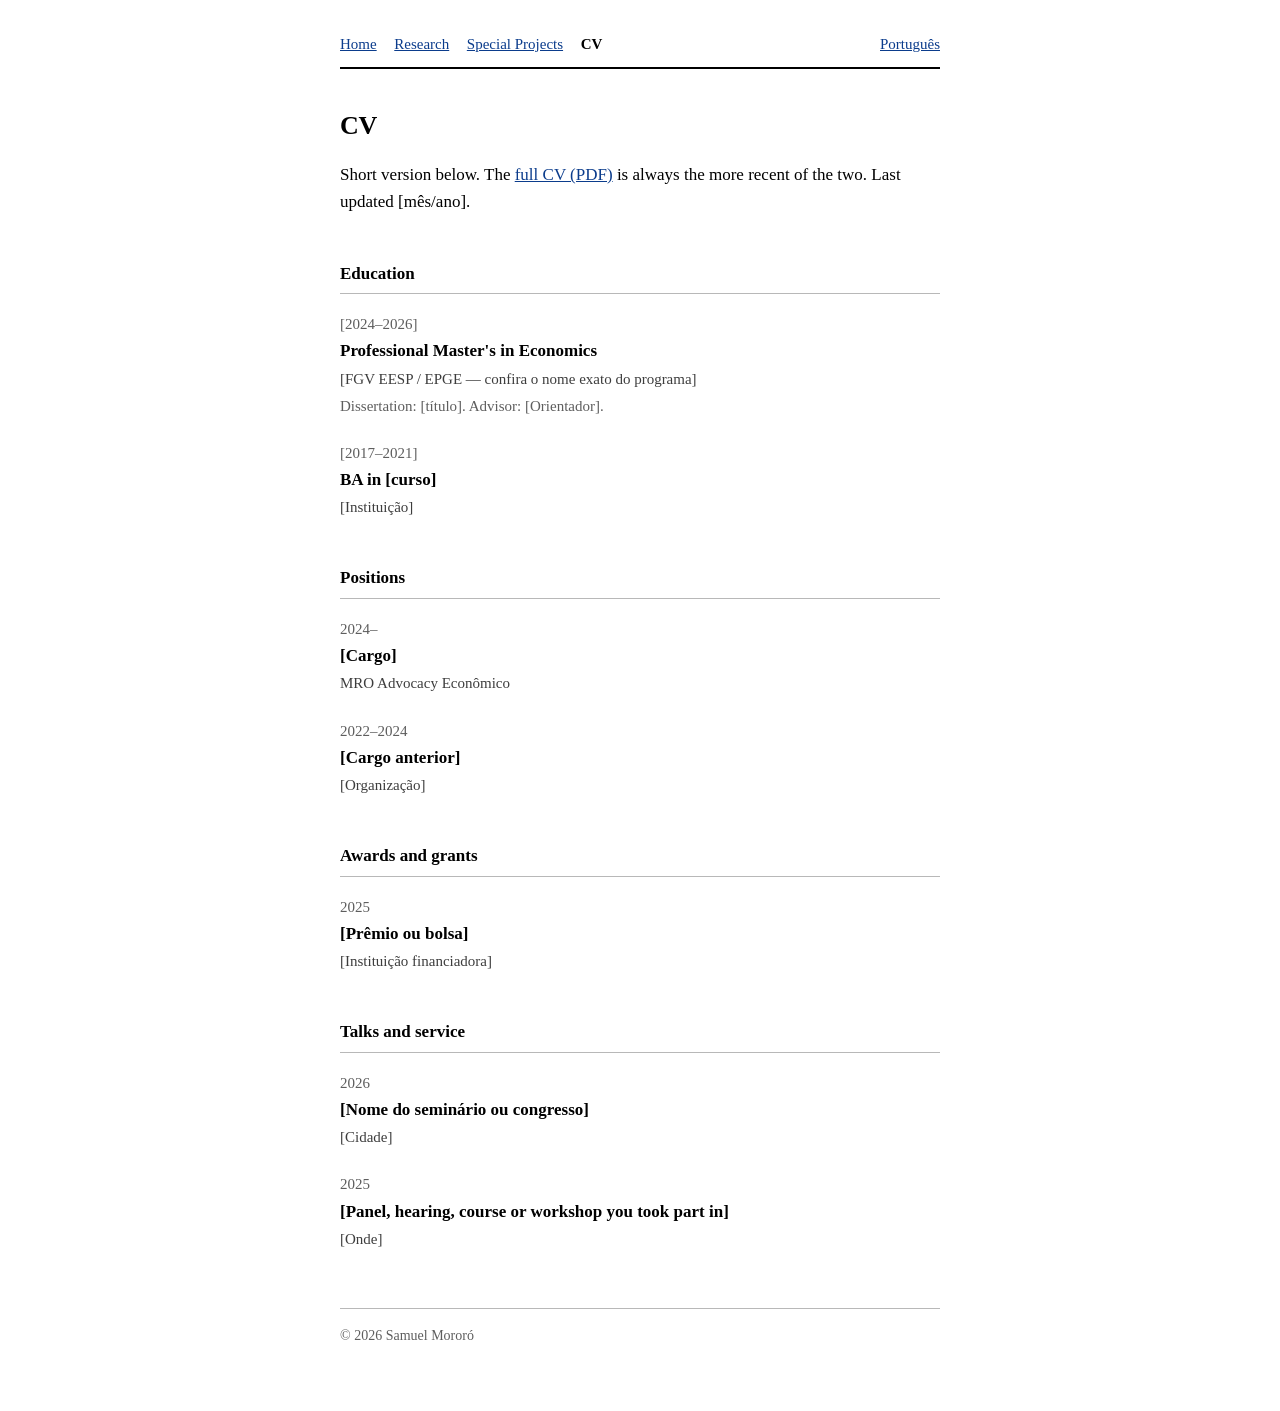
==== cv.html @ 28be6047 "Estrutura inicial do site Site estático bilíngue PT/EN: Home, Research, Special Projects e CV. Sem b" ====
<!doctype html>
<html lang="en" data-lang="en">
<head>
<meta charset="utf-8">
<meta name="viewport" content="width=device-width, initial-scale=1">
<title>CV — Samuel Mororó</title>
<meta name="description" content="Curriculum vitae of Samuel Mororó: education, positions and service.">
<script>
(function(){var r=document.documentElement;try{
  var l=localStorage.getItem('lang'); if(l) r.setAttribute('data-lang',l);
}catch(e){}})();
</script>
<link rel="stylesheet" href="assets/css/style.css">
<script src="assets/js/site.js" defer></script>
</head>
<body>
<div class="wrap">

<nav class="nav">
  <a href="index.html"><span class="en">Home</span><span class="pt">Início</span></a>
  <a href="research.html"><span class="en">Research</span><span class="pt">Pesquisa</span></a>
  <a href="projects.html"><span class="en">Special Projects</span><span class="pt">Projetos especiais</span></a>
  <a href="cv.html" aria-current="page">CV</a>
  <button class="lang" type="button" data-lang-toggle>Português</button>
</nav>

<main>
  <h1>CV</h1>

  <p class="en">Short version below. The <a href="assets/cv.pdf">full CV (PDF)</a> is always the more recent of the two. Last updated [mês/ano].</p>
  <p class="pt">Versão curta abaixo. O <a href="assets/cv.pdf">CV completo (PDF)</a> é sempre o mais atualizado dos dois. Atualizado em [mês/ano].</p>

  <h2><span class="en">Education</span><span class="pt">Formação</span></h2>

  <ul class="entries">
    <li>
      <span class="when">[2024–2026]</span><br>
      <span class="what en">Professional Master's in Economics</span>
      <span class="what pt">Mestrado Profissional em Economia</span><br>
      <span class="where">[FGV EESP / EPGE — confira o nome exato do programa]</span><br>
      <span class="note en">Dissertation: [título]. Advisor: [Orientador].</span>
      <span class="note pt">Dissertação: [título]. Orientador: [Orientador].</span>
    </li>
    <li>
      <span class="when">[2017–2021]</span><br>
      <span class="what en">BA in [curso]</span>
      <span class="what pt">Graduação em [curso]</span><br>
      <span class="where">[Instituição]</span>
    </li>
  </ul>

  <h2><span class="en">Positions</span><span class="pt">Atuação profissional</span></h2>

  <ul class="entries">
    <li>
      <span class="when">2024–</span><br>
      <span class="what">[Cargo]</span><br>
      <span class="where">MRO Advocacy Econômico</span>
    </li>
    <li>
      <span class="when">2022–2024</span><br>
      <span class="what">[Cargo anterior]</span><br>
      <span class="where">[Organização]</span>
    </li>
  </ul>

  <h2><span class="en">Awards and grants</span><span class="pt">Prêmios e financiamentos</span></h2>

  <ul class="entries">
    <li>
      <span class="when">2025</span><br>
      <span class="what">[Prêmio ou bolsa]</span><br>
      <span class="where">[Instituição financiadora]</span>
    </li>
  </ul>

  <h2><span class="en">Talks and service</span><span class="pt">Palestras e atividades</span></h2>

  <ul class="entries">
    <li>
      <span class="when">2026</span><br>
      <span class="what">[Nome do seminário ou congresso]</span><br>
      <span class="where">[Cidade]</span>
    </li>
    <li>
      <span class="when">2025</span><br>
      <span class="what en">[Panel, hearing, course or workshop you took part in]</span>
      <span class="what pt">[Mesa, audiência pública, curso ou workshop de que participou]</span><br>
      <span class="where">[Onde]</span>
    </li>
  </ul>
</main>

<footer>
  <p>© 2026 Samuel Mororó</p>
</footer>

</div>
</body>
</html>
---- assets/css/style.css ----
/* samuelmororo.com
   Fonte do sistema, uma coluna, sem cor de acento. */

:root {
  --text:  #000;
  --muted: #3d3d3d;
  --faint: #5e5e5e;
  --rule:  #b8b8b8;
  --link:  #0b3c8c;

  /* Nenhuma fonte é carregada: as duas já existem em Windows, Mac e Linux. */
  --serif: Georgia, "Iowan Old Style", Charter, "Times New Roman", serif;
  --sans:  -apple-system, BlinkMacSystemFont, "Segoe UI", Roboto, Helvetica, Arial, sans-serif;
}

* { box-sizing: border-box; }
body, h1, h2, h3, p, ul, li, figure { margin: 0; padding: 0; }
ul { list-style: none; }
img { max-width: 100%; display: block; }

body {
  font-family: var(--serif);
  font-size: 17px;
  line-height: 1.6;
  color: var(--text);
  background: #fff;
  -webkit-font-smoothing: antialiased;
}

/* Coluna mais estreita que a anterior: serifada a 17px pede menos largura
   para a linha não passar de ~75 caracteres. */
.wrap {
  max-width: 40rem;
  margin: 0 auto;
  padding: 2rem 1.25rem 4rem;
}

a { color: var(--link); }
a:hover { text-decoration: none; }

/* Os dois idiomas moram no HTML; esconde-se o que nao esta ativo. */
html[data-lang="pt"] .en,
html[data-lang="en"] .pt { display: none !important; }

/* --- navegacao --- */
.nav {
  display: flex;
  flex-wrap: wrap;
  gap: 1.1rem;
  padding-bottom: .7rem;
  margin-bottom: 2.25rem;
  border-bottom: 2px solid var(--text);
  font-size: .9375rem;
}
.nav a[aria-current="page"] { color: var(--text); text-decoration: none; font-weight: 600; }
.nav .lang {
  margin-left: auto;
  font: inherit;
  color: var(--link);
  background: none;
  border: 0;
  padding: 0;
  cursor: pointer;
  text-decoration: underline;
}

/* --- titulos --- */
h1 {
  font-size: 1.625rem;
  font-weight: 700;
  letter-spacing: -.015em;
  margin-bottom: .9rem;
}
/* O fio sob o h2 é o que separa as seções: sem ele a página vira um bloco só. */
h2 {
  font-size: 1.0625rem;
  font-weight: 700;
  margin-top: 2.75rem;
  margin-bottom: 1rem;
  padding-bottom: .4rem;
  border-bottom: 1px solid var(--rule);
}
h3 {
  font-size: 1rem;
  font-weight: 700;
  margin-bottom: .15rem;
}

p + p { margin-top: .9rem; }

/* --- foto --- */
/* height:auto é obrigatório: sem ele o atributo height="500" do <img> vence
   o CSS e a foto estica. */
.photo {
  width: 170px;
  height: auto;
  float: right;
  margin: .25rem 0 1rem 1.75rem;
  border: 1px solid var(--rule);
}
@media (max-width: 480px) {
  .photo { float: none; width: 140px; margin: 0 0 1.25rem 0; }
}

/* --- bloco de contato --- */
.contact {
  margin-top: 1.5rem;
  font-size: .9375rem;
  color: var(--muted);
}
.contact p + p { margin-top: .35rem; }

.inline-links { margin-top: 1.5rem; font-size: .9375rem; }

/* --- papers --- */
.paper { margin-top: 1.9rem; }
.paper:first-of-type { margin-top: 0; }
.paper .meta { font-size: .9375rem; color: var(--muted); }
.paper .abstract { font-size: .9375rem; color: var(--muted); margin-top: .5rem; }
.paper .files { font-size: .9375rem; margin-top: .5rem; }

/* --- listas com data --- */
.entries li { margin-top: 1.25rem; }
.entries li:first-child { margin-top: 0; }
.entries .when { font-size: .9375rem; color: var(--faint); }
.entries .what { font-weight: 600; }
.entries .where { font-size: .9375rem; color: var(--muted); }
.entries .note { font-size: .9375rem; color: var(--faint); }

/* --- rodape --- */
footer {
  margin-top: 3.5rem;
  padding-top: 1rem;
  border-top: 1px solid var(--rule);
  font-size: .875rem;
  color: var(--faint);
}

:focus-visible { outline: 2px solid var(--link); outline-offset: 2px; }

/* --- indice de projetos especiais --- */
.postlist li { margin-top: 1.7rem; }
.postlist li:first-child { margin-top: 0; }
.postlist .when { font-size: .875rem; color: var(--faint); }
.postlist .title { font-weight: 700; font-size: 1.0625rem; }
.postlist .blurb { font-size: .9375rem; color: var(--muted); }

/* --- corpo de um texto --- */
.post .byline {
  font-size: .9375rem;
  color: var(--faint);
  margin-bottom: 1.75rem;
}
.post h2 { font-size: 1.0625rem; }
.post ul, .post ol { list-style: revert; padding-left: 1.35rem; margin-top: .9rem; }
.post li { margin-top: .3rem; }
.post blockquote {
  margin: 1.2rem 0;
  padding-left: 1rem;
  border-left: 3px solid var(--rule);
  color: var(--muted);
}
.post figure { margin: 1.75rem 0; }
.post figcaption { font-size: .875rem; color: var(--faint); margin-top: .5rem; }

/* Tabela larga rola dentro do proprio quadro, sem empurrar a pagina.
   Tabela em sans: os algarismos da Georgia sao antigos (o 3 e o 4 descem
   abaixo da linha), o que atrapalha a leitura de coluna de numero. */
.tablewrap { overflow-x: auto; margin: 1.5rem 0; }
.post table { border-collapse: collapse; font-family: var(--sans); font-size: .875rem; min-width: 100%; }
.post th, .post td {
  text-align: left;
  padding: .4rem .9rem .4rem 0;
  border-bottom: 1px solid var(--rule);
  font-variant-numeric: tabular-nums;
}
.post th { font-weight: 700; border-bottom-color: var(--text); }

.back { margin-top: 3rem; font-size: .9375rem; }
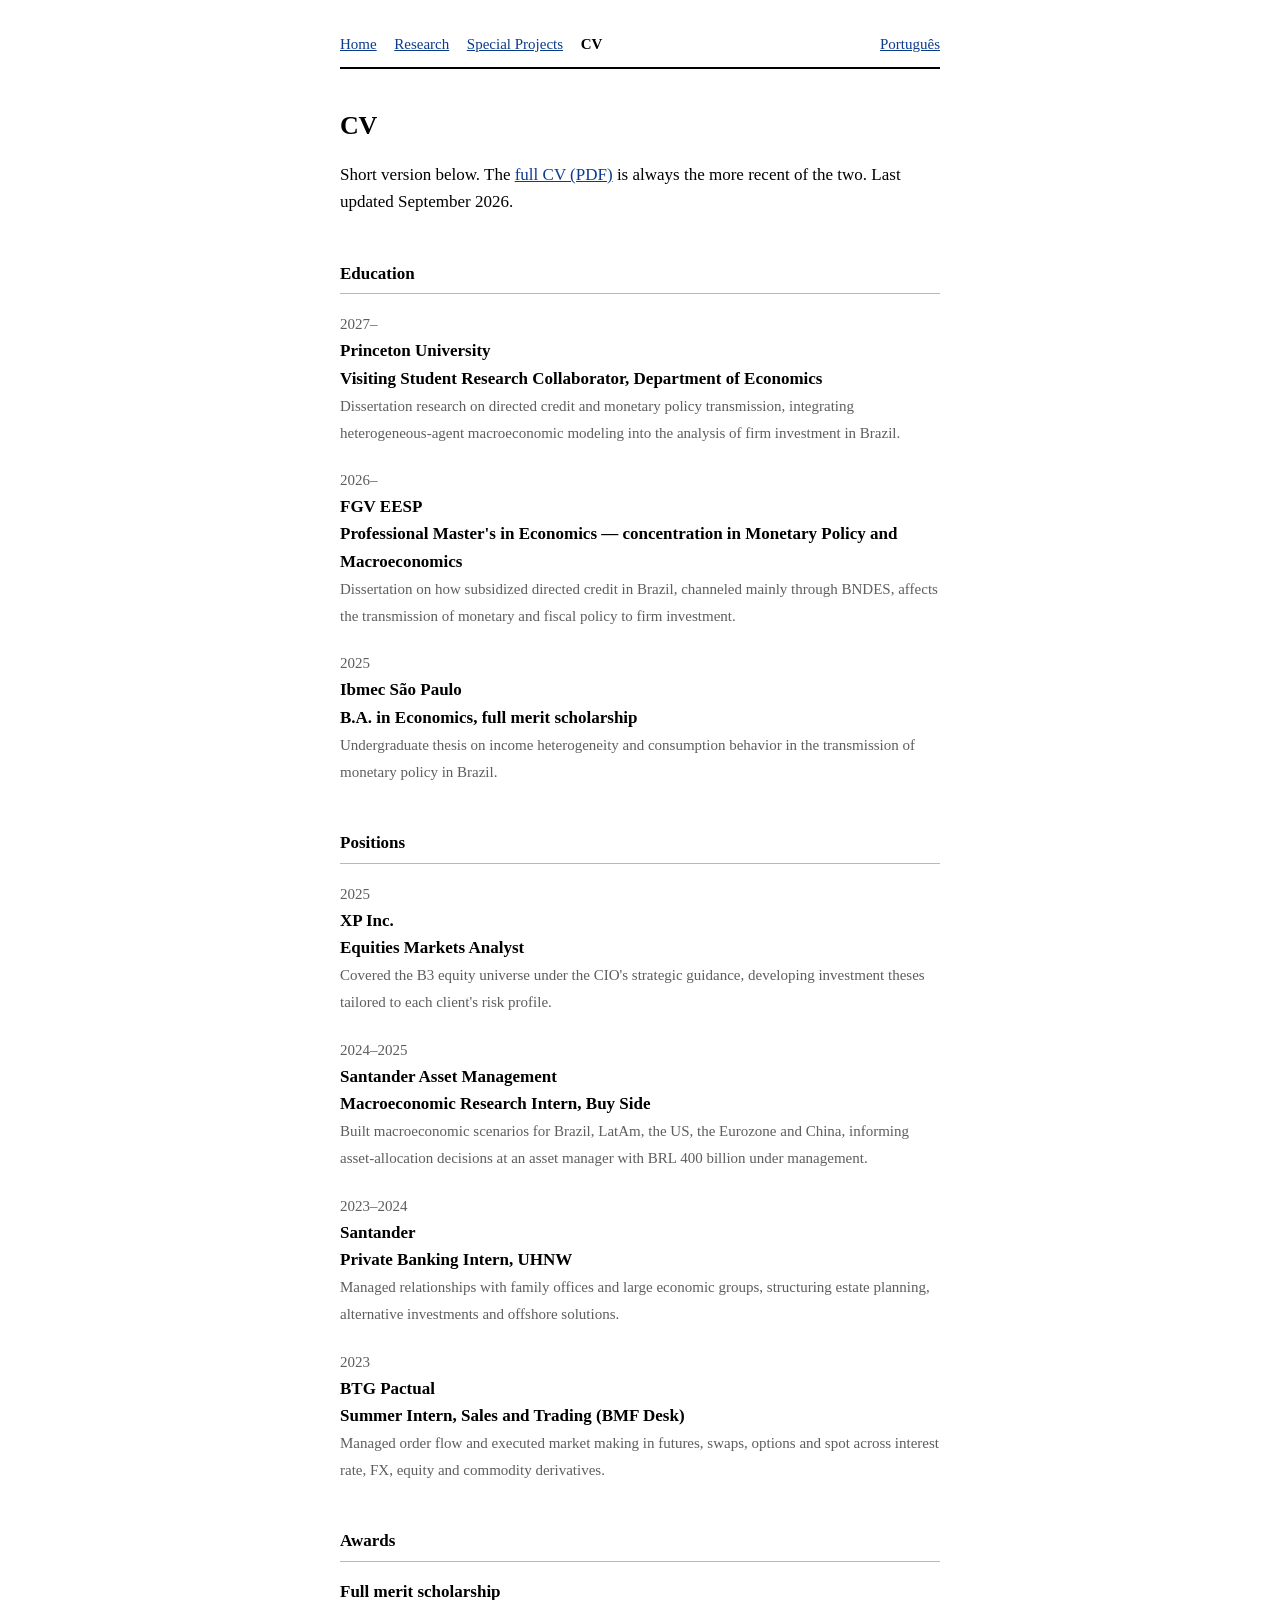
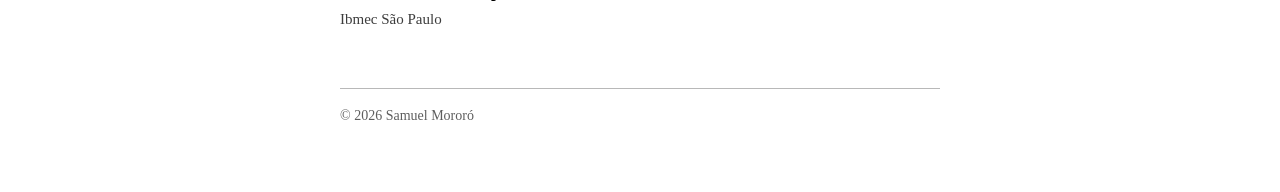
==== commit 60d645bf: "Preenche conteudo real a partir do CV Bio, interesses de pesquisa e "Current research" na home; Educ" ====
--- a/cv.html
+++ b/cv.html
@@ -27,25 +27,35 @@
 <main>
   <h1>CV</h1>
 
-  <p class="en">Short version below. The <a href="assets/cv.pdf">full CV (PDF)</a> is always the more recent of the two. Last updated [mês/ano].</p>
-  <p class="pt">Versão curta abaixo. O <a href="assets/cv.pdf">CV completo (PDF)</a> é sempre o mais atualizado dos dois. Atualizado em [mês/ano].</p>
+  <p class="en">Short version below. The <a href="assets/cv.pdf" target="_blank" rel="noopener">full CV (PDF)</a> is always the more recent of the two. Last updated September 2026.</p>
+  <p class="pt">Versão curta abaixo. O <a href="assets/cv.pdf" target="_blank" rel="noopener">CV completo (PDF)</a> é sempre o mais atualizado dos dois. Atualizado em setembro de 2026.</p>
 
   <h2><span class="en">Education</span><span class="pt">Formação</span></h2>
 
   <ul class="entries">
     <li>
-      <span class="when">[2024–2026]</span><br>
-      <span class="what en">Professional Master's in Economics</span>
-      <span class="what pt">Mestrado Profissional em Economia</span><br>
-      <span class="where">[FGV EESP / EPGE — confira o nome exato do programa]</span><br>
-      <span class="note en">Dissertation: [título]. Advisor: [Orientador].</span>
-      <span class="note pt">Dissertação: [título]. Orientador: [Orientador].</span>
+      <span class="when">2027–</span><br>
+      <span class="what">Princeton University</span><br>
+      <span class="what en">Visiting Student Research Collaborator, Department of Economics</span>
+      <span class="what pt">Visiting Student Research Collaborator, Departamento de Economia</span><br>
+      <span class="note en">Dissertation research on directed credit and monetary policy transmission, integrating heterogeneous-agent macroeconomic modeling into the analysis of firm investment in Brazil.</span>
+      <span class="note pt">Pesquisa de dissertação sobre crédito direcionado e transmissão de política monetária, integrando modelagem macroeconômica com agentes heterogêneos à análise do investimento das firmas no Brasil.</span>
     </li>
     <li>
-      <span class="when">[2017–2021]</span><br>
-      <span class="what en">BA in [curso]</span>
-      <span class="what pt">Graduação em [curso]</span><br>
-      <span class="where">[Instituição]</span>
+      <span class="when">2026–</span><br>
+      <span class="what">FGV EESP</span><br>
+      <span class="what en">Professional Master's in Economics — concentration in Monetary Policy and Macroeconomics</span>
+      <span class="what pt">Mestrado Profissional em Economia — concentração em Política Monetária e Macroeconomia</span><br>
+      <span class="note en">Dissertation on how subsidized directed credit in Brazil, channeled mainly through BNDES, affects the transmission of monetary and fiscal policy to firm investment.</span>
+      <span class="note pt">Dissertação sobre como o crédito direcionado subsidiado no Brasil, majoritariamente via BNDES, afeta a transmissão de política monetária e fiscal para o investimento das firmas.</span>
+    </li>
+    <li>
+      <span class="when">2025</span><br>
+      <span class="what">Ibmec São Paulo</span><br>
+      <span class="what en">B.A. in Economics, full merit scholarship</span>
+      <span class="what pt">Graduação em Economia, bolsa integral por mérito</span><br>
+      <span class="note en">Undergraduate thesis on income heterogeneity and consumption behavior in the transmission of monetary policy in Brazil.</span>
+      <span class="note pt">Monografia sobre heterogeneidade de renda e comportamento de consumo na transmissão de política monetária no Brasil.</span>
     </li>
   </ul>
 
@@ -53,40 +63,46 @@
 
   <ul class="entries">
     <li>
-      <span class="when">2024–</span><br>
-      <span class="what">[Cargo]</span><br>
-      <span class="where">MRO Advocacy Econômico</span>
+      <span class="when">2025</span><br>
+      <span class="what">XP Inc.</span><br>
+      <span class="what en">Equities Markets Analyst</span>
+      <span class="what pt">Analista de Mercado de Ações</span><br>
+      <span class="note en">Covered the B3 equity universe under the CIO's strategic guidance, developing investment theses tailored to each client's risk profile.</span>
+      <span class="note pt">Cobertura do universo de ações da B3 sob orientação estratégica do CIO, desenvolvendo teses de investimento adaptadas ao perfil de risco de cada cliente.</span>
     </li>
     <li>
-      <span class="when">2022–2024</span><br>
-      <span class="what">[Cargo anterior]</span><br>
-      <span class="where">[Organização]</span>
+      <span class="when">2024–2025</span><br>
+      <span class="what">Santander Asset Management</span><br>
+      <span class="what en">Macroeconomic Research Intern, Buy Side</span>
+      <span class="what pt">Estagiário de Pesquisa Macroeconômica, Buy Side</span><br>
+      <span class="note en">Built macroeconomic scenarios for Brazil, LatAm, the US, the Eurozone and China, informing asset-allocation decisions at an asset manager with BRL 400 billion under management.</span>
+      <span class="note pt">Cenários macroeconômicos para Brasil, América Latina, EUA, Zona do Euro e China, subsidiando decisões de alocação em gestora com R$400 bilhões sob gestão.</span>
+    </li>
+    <li>
+      <span class="when">2023–2024</span><br>
+      <span class="what">Santander</span><br>
+      <span class="what en">Private Banking Intern, UHNW</span>
+      <span class="what pt">Estagiário de Private Banking, UHNW</span><br>
+      <span class="note en">Managed relationships with family offices and large economic groups, structuring estate planning, alternative investments and offshore solutions.</span>
+      <span class="note pt">Relacionamento com family offices e grandes grupos econômicos, estruturando planejamento sucessório, investimentos alternativos e soluções offshore.</span>
+    </li>
+    <li>
+      <span class="when">2023</span><br>
+      <span class="what">BTG Pactual</span><br>
+      <span class="what en">Summer Intern, Sales and Trading (BMF Desk)</span>
+      <span class="what pt">Summer Intern, Sales and Trading (Mesa BMF)</span><br>
+      <span class="note en">Managed order flow and executed market making in futures, swaps, options and spot across interest rate, FX, equity and commodity derivatives.</span>
+      <span class="note pt">Fluxo de ordens e market making em futuros, swaps, opções e spot em derivativos de juros, câmbio, ações e commodities.</span>
     </li>
   </ul>
 
-  <h2><span class="en">Awards and grants</span><span class="pt">Prêmios e financiamentos</span></h2>
+  <h2><span class="en">Awards</span><span class="pt">Prêmios</span></h2>
 
   <ul class="entries">
     <li>
-      <span class="when">2025</span><br>
-      <span class="what">[Prêmio ou bolsa]</span><br>
-      <span class="where">[Instituição financiadora]</span>
-    </li>
-  </ul>
-
-  <h2><span class="en">Talks and service</span><span class="pt">Palestras e atividades</span></h2>
-
-  <ul class="entries">
-    <li>
-      <span class="when">2026</span><br>
-      <span class="what">[Nome do seminário ou congresso]</span><br>
-      <span class="where">[Cidade]</span>
-    </li>
-    <li>
-      <span class="when">2025</span><br>
-      <span class="what en">[Panel, hearing, course or workshop you took part in]</span>
-      <span class="what pt">[Mesa, audiência pública, curso ou workshop de que participou]</span><br>
-      <span class="where">[Onde]</span>
+      <span class="what en">Full merit scholarship</span>
+      <span class="what pt">Bolsa integral por mérito</span><br>
+      <span class="where">Ibmec São Paulo</span>
     </li>
   </ul>
 </main>
